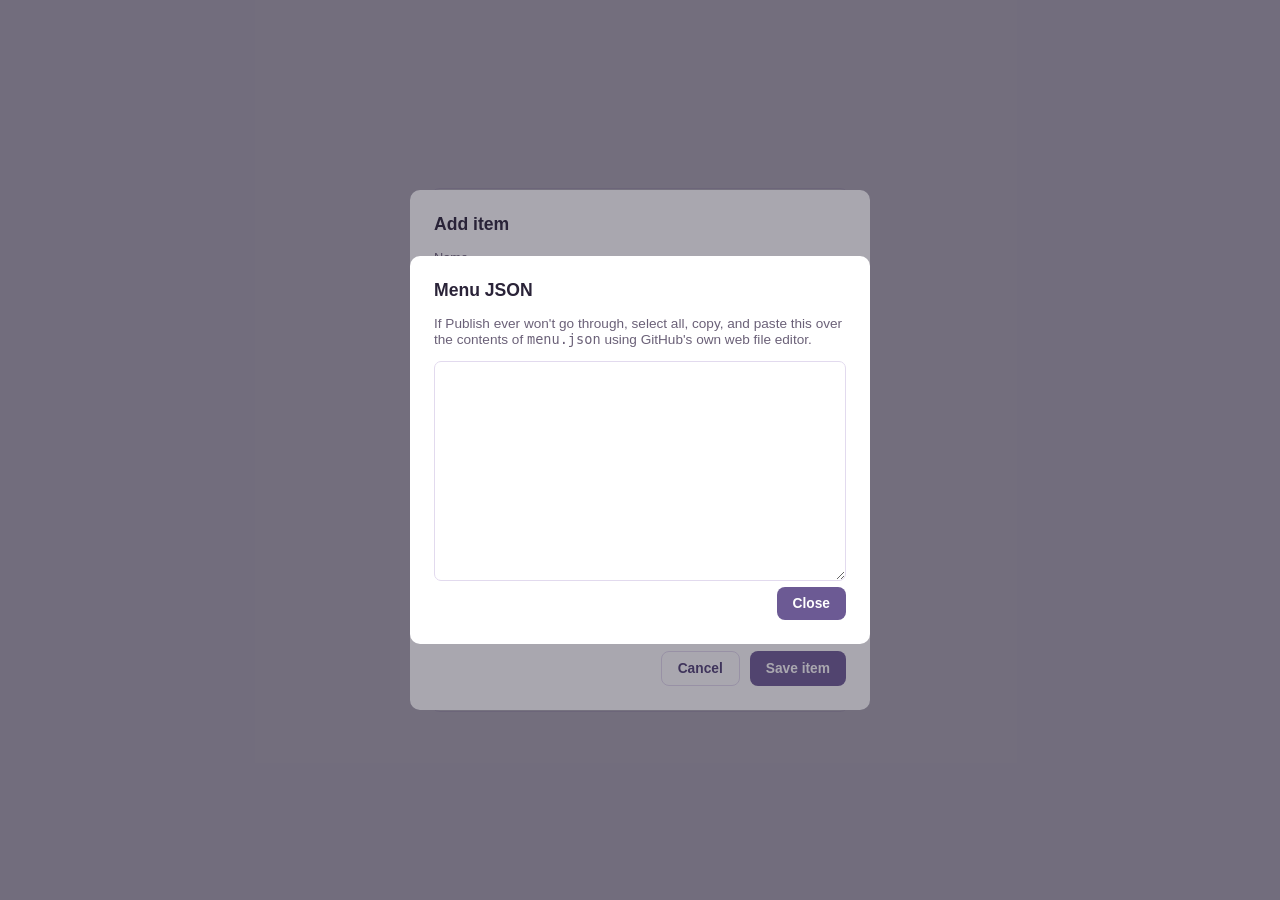
==== admin/index.html @ a72bbe48 "Create index.html" ====
<!DOCTYPE html>
<html lang="en">
<head>
<meta charset="UTF-8" />
<meta name="viewport" content="width=device-width, initial-scale=1.0" />
<title>Lavanda · Menu Admin</title>
<style>
  :root {
    --bg: #F6F3FA;
    --surface: #FFFFFF;
    --surface-2: #EFE9F5;
    --ink: #2A2338;
    --ink-soft: #6B6178;
    --primary: #6C5A94;
    --primary-dark: #4E3F73;
    --line: #E2DAEE;
    --available: #5B7A56;
    --available-bg: #E7EFE4;
    --unavailable: #96583D;
    --unavailable-bg: #F3E6DD;
    --danger: #A6503B;
    --radius: 10px;
  }

  * { box-sizing: border-box; }

  body {
    margin: 0;
    background: var(--bg);
    color: var(--ink);
    font-family: -apple-system, BlinkMacSystemFont, "Segoe UI", Roboto, "Helvetica Neue", Arial, sans-serif;
    -webkit-font-smoothing: antialiased;
  }

  button, input, select, textarea {
    font: inherit;
    color: inherit;
  }

  :focus-visible {
    outline: 2px solid var(--primary-dark);
    outline-offset: 2px;
  }

  a { color: var(--primary-dark); }

  .brand { display: flex; align-items: baseline; gap: 8px; flex-wrap: wrap; }
  .brand-name { font-size: 1.15rem; font-weight: 700; letter-spacing: 0.02em; }
  .brand-stars { color: var(--primary); font-size: 0.7rem; letter-spacing: 1px; }
  .brand-sub { color: var(--ink-soft); font-size: 0.85rem; }

  /* ---------- Setup screen ---------- */
  .setup-screen {
    min-height: 100vh;
    display: flex;
    align-items: center;
    justify-content: center;
    padding: 24px;
  }
  .setup-card {
    background: var(--surface);
    border: 1px solid var(--line);
    border-radius: var(--radius);
    padding: 28px;
    max-width: 420px;
    width: 100%;
  }
  .setup-card h1 { font-size: 1.25rem; margin: 14px 0 8px; }
  .setup-card p { color: var(--ink-soft); font-size: 0.88rem; line-height: 1.55; }
  .setup-steps { padding-left: 20px; font-size: 0.85rem; line-height: 1.7; color: var(--ink); margin: 12px 0; }
  #token-input {
    width: 100%;
    padding: 10px 12px;
    border: 1px solid var(--line);
    border-radius: 8px;
    margin: 6px 0 12px;
  }
  .fine-print { font-size: 0.74rem; color: var(--ink-soft); margin-top: 14px; line-height: 1.5; }

  /* ---------- App layout ---------- */
  .app { max-width: 760px; margin: 0 auto; padding: 20px 16px 60px; }
  .app-header {
    display: flex;
    align-items: center;
    justify-content: space-between;
    padding: 6px 0 18px;
    border-bottom: 1px solid var(--line);
    margin-bottom: 18px;
    flex-wrap: wrap;
    gap: 10px;
  }
  .header-actions { display: flex; align-items: center; gap: 10px; flex-wrap: wrap; }

  .dirty-badge {
    font-size: 0.74rem;
    color: var(--unavailable);
    background: var(--unavailable-bg);
    padding: 4px 10px;
    border-radius: 999px;
    white-space: nowrap;
  }

  .toolbar { display: flex; gap: 10px; margin-bottom: 18px; }
  #search-input {
    flex: 1;
    padding: 9px 12px;
    border: 1px solid var(--line);
    border-radius: 8px;
    background: var(--surface);
  }

  .btn {
    border: none;
    border-radius: 8px;
    padding: 9px 16px;
    font-weight: 600;
    font-size: 0.86rem;
    cursor: pointer;
    transition: background 0.15s ease;
    white-space: nowrap;
  }
  .btn-primary { background: var(--primary); color: #fff; }
  .btn-primary:hover:not(:disabled) { background: var(--primary-dark); }
  .btn-primary:disabled { background: var(--surface-2); color: var(--ink-soft); cursor: not-allowed; }
  .btn-ghost { background: transparent; color: var(--primary-dark); border: 1px solid var(--line); }
  .btn-ghost:hover { background: var(--surface-2); }

  .category-section { margin-bottom: 22px; }
  .category-header {
    display: flex;
    justify-content: space-between;
    align-items: baseline;
    font-weight: 700;
    padding-bottom: 8px;
    border-bottom: 1px solid var(--line);
    margin-bottom: 10px;
  }
  .category-header .count { color: var(--ink-soft); font-weight: 400; font-size: 0.82rem; }

  .item-row {
    display: flex;
    align-items: center;
    flex-wrap: wrap;
    gap: 12px;
    background: var(--surface);
    border: 1px solid var(--line);
    border-radius: var(--radius);
    padding: 10px 14px;
    margin-bottom: 8px;
  }
  .item-row.item-unavailable { opacity: 0.6; }
  .item-thumb, .item-thumb-placeholder {
    width: 42px; height: 42px;
    border-radius: 8px;
    object-fit: cover;
    background: var(--surface-2);
    flex: 0 0 auto;
    display: block;
  }
  .item-main { flex: 1 1 180px; min-width: 140px; }
  .item-name { font-weight: 600; }
  .item-desc { color: var(--ink-soft); font-size: 0.8rem; margin-top: 2px; }
  .item-price { flex: 0 0 auto; font-variant-numeric: tabular-nums; color: var(--ink-soft); font-size: 0.82rem; white-space: nowrap; }
  .item-actions { flex: 0 0 auto; display: flex; align-items: center; gap: 6px; margin-left: auto; }

  .toggle-pill {
    border: none;
    border-radius: 999px;
    padding: 5px 12px;
    font-size: 0.76rem;
    font-weight: 600;
    cursor: pointer;
    white-space: nowrap;
  }
  .toggle-pill.is-available { background: var(--available-bg); color: var(--available); }
  .toggle-pill.is-unavailable { background: var(--unavailable-bg); color: var(--unavailable); }

  .icon-btn {
    background: transparent;
    border: 1px solid var(--line);
    border-radius: 8px;
    width: 32px;
    height: 32px;
    cursor: pointer;
    line-height: 1;
    flex: 0 0 auto;
  }
  .icon-btn:hover { background: var(--surface-2); }
  .icon-btn.danger:hover { background: var(--unavailable-bg); border-color: var(--danger); }

  .empty-state {
    text-align: center;
    color: var(--ink-soft);
    padding: 40px 20px;
    font-size: 0.88rem;
  }
  .empty-state.small { padding: 14px 0; text-align: left; }

  .app-footer { text-align: center; margin-top: 30px; }
  .link-btn { background: none; border: none; color: var(--ink-soft); text-decoration: underline; cursor: pointer; font-size: 0.8rem; }

  /* ---------- Modals ---------- */
  .modal-backdrop {
    position: fixed; inset: 0;
    background: rgba(42, 35, 56, 0.4);
    display: flex; align-items: center; justify-content: center;
    padding: 20px;
    z-index: 10;
  }
  .modal {
    background: var(--surface);
    border-radius: var(--radius);
    padding: 24px;
    max-width: 460px;
    width: 100%;
    max-height: 90vh;
    overflow-y: auto;
  }
  .modal h2 { margin-top: 0; font-size: 1.1rem; }
  .modal label {
    display: block;
    font-size: 0.8rem;
    color: var(--ink-soft);
    margin-bottom: 12px;
  }
  .modal input, .modal select, .modal textarea {
    display: block;
    width: 100%;
    margin-top: 5px;
    padding: 8px 10px;
    border: 1px solid var(--line);
    border-radius: 7px;
    color: var(--ink);
    font-size: 0.95rem;
  }
  .modal textarea { min-height: 56px; resize: vertical; }
  .switch-row { display: flex; align-items: center; gap: 8px; }
  .switch-row input { width: auto; margin: 0; }
  .modal-actions { display: flex; justify-content: flex-end; gap: 10px; margin-top: 6px; }

  #image-preview { max-width: 100px; max-height: 100px; border-radius: 8px; margin-top: 8px; object-fit: cover; display: none; }

  .prices-label { font-size: 0.8rem; color: var(--ink-soft); margin-bottom: 6px; }
  .price-row { display: flex; gap: 8px; align-items: center; margin-bottom: 8px; }
  .modal .price-row input { width: auto; flex: 1 1 0; margin-top: 0; }
  #add-price-btn { margin-bottom: 14px; }

  #copy-textarea { width: 100%; min-height: 220px; font-family: ui-monospace, "SF Mono", Menlo, monospace; font-size: 0.76rem; }

  .toast {
    position: fixed;
    bottom: 20px;
    left: 50%;
    transform: translateX(-50%);
    background: var(--ink);
    color: #fff;
    padding: 10px 18px;
    border-radius: 999px;
    font-size: 0.84rem;
    max-width: 90vw;
    text-align: center;
    z-index: 20;
  }
  .toast-error { background: var(--danger); }
  .toast-success { background: var(--available); }

  @media (prefers-reduced-motion: reduce) {
    * { transition: none !important; }
  }
</style>
</head>
<body>

<div id="toast" class="toast" hidden></div>

<!-- SETUP SCREEN -->
<div id="setup-screen" class="setup-screen">
  <div class="setup-card">
    <div class="brand"><span class="brand-name">Lavanda</span><span class="brand-stars">★★★★★</span></div>
    <h1>Menu Admin</h1>
    <p>Connect a GitHub personal access token so this page can read and update your menu file directly.</p>
    <ol class="setup-steps">
      <li>Open <a href="https://github.com/settings/personal-access-tokens/new" target="_blank" rel="noopener">github.com/settings/personal-access-tokens/new</a></li>
      <li>Under "Repository access," choose only the <code>menu</code> repository</li>
      <li>Under "Permissions → Repository permissions," set <strong>Contents</strong> to <strong>Read and write</strong></li>
      <li>Generate the token, then paste it below</li>
    </ol>
    <input type="password" id="token-input" placeholder="github_pat_…" autocomplete="off" />
    <button id="connect-btn" class="btn btn-primary" style="width:100%">Connect</button>
    <p class="fine-print">The token is saved only in this browser (localStorage). It is never written into the repository, so the public site stays safe.</p>
  </div>
</div>

<!-- APP SCREEN -->
<div id="app" class="app" hidden>
  <header class="app-header">
    <div class="brand">
      <span class="brand-name">Lavanda</span><span class="brand-stars">★★★★★</span><span class="brand-sub">Menu Admin</span>
    </div>
    <div class="header-actions">
      <span id="dirty-badge" class="dirty-badge" hidden></span>
      <button id="copy-json-btn" class="btn btn-ghost" title="Copy current menu as JSON">Copy JSON</button>
      <button id="publish-btn" class="btn btn-primary" disabled>Publish</button>
    </div>
  </header>

  <div class="toolbar">
    <input type="search" id="search-input" placeholder="Search items…" />
    <button id="add-item-btn" class="btn btn-primary">+ Add item</button>
  </div>

  <main id="categories-container">
    <div class="empty-state">Loading menu…</div>
  </main>

  <footer class="app-footer">
    <button id="signout-btn" class="link-btn">Disconnect token from this browser</button>
  </footer>
</div>

<!-- ITEM FORM MODAL -->
<div id="item-modal" class="modal-backdrop" hidden>
  <div class="modal">
    <h2 id="modal-title">Add item</h2>
    <label>Name
      <input type="text" id="field-name" dir="auto" />
    </label>
    <label>Category
      <select id="field-category"></select>
    </label>
    <label>Description (optional)
      <textarea id="field-description" dir="auto"></textarea>
    </label>
    <label>Image path (optional)
      <input type="text" id="field-image" placeholder="./assets/images/example.jpg" dir="ltr" />
    </label>
    <img id="image-preview" alt="" />

    <div class="prices-label">Price(s) — add more than one for sizes like 33cm / 35cm</div>
    <div id="price-rows"></div>
    <button type="button" id="add-price-btn" class="btn btn-ghost">+ Add size/price</button>

    <label class="switch-row">
      <input type="checkbox" id="field-available" checked />
      Available
    </label>
    <div class="modal-actions">
      <button id="modal-cancel-btn" class="btn btn-ghost">Cancel</button>
      <button id="modal-save-btn" class="btn btn-primary">Save item</button>
    </div>
  </div>
</div>

<!-- COPY / FALLBACK MODAL -->
<div id="copy-modal" class="modal-backdrop" hidden>
  <div class="modal">
    <h2>Menu JSON</h2>
    <p style="font-size:0.85rem;color:var(--ink-soft);">If Publish ever won't go through, select all, copy, and paste this over the contents of <code>menu.json</code> using GitHub's own web file editor.</p>
    <textarea id="copy-textarea" readonly></textarea>
    <div class="modal-actions">
      <button id="copy-close-btn" class="btn btn-primary">Close</button>
    </div>
  </div>
</div>

<script>
(function () {
  "use strict";

  // ====================================================================
  // Repo this admin panel talks to (confirmed from github.com/LavandaCafe/menu)
  // ====================================================================
  const CONFIG = {
    owner: 'LavandaCafe',
    repo: 'menu',
    path: 'menu.json',
    branch: 'main'
  };
  // Used only to preview images (they're served from the live site, not this admin page)
  const SITE_BASE_URL = 'https://lavandacafe.github.io/menu/';
  // ====================================================================

  // Fixed categories, matching the tabs already hardcoded in index.html.
  // Adding a brand-new category here does NOT create a new tab on the live
  // site — that still needs a matching <button class="tab" data-category="...">
  // added to index.html by hand.
  const CATEGORIES = [
    { slug: 'salad', label: 'پیش غذا و سالاد' },
    { slug: 'penini', label: 'پنینی' },
    { slug: 'britosh', label: 'بریتوش' },
    { slug: 'pasta', label: 'پاستا' },
    { slug: 'burger', label: 'برگر' },
    { slug: 'pizzaIT', label: 'پیتزا رومی استایل' },
    { slug: 'pizzaUS', label: 'پیتزا نیویورک استایل' },
    { slug: 'dish', label: 'بشقاب' },
    { slug: 'espresso', label: 'اسپرسو بار' },
    { slug: 'hotdr', label: 'نوشیدنی گرم' },
    { slug: 'tea', label: 'چای و دمنوش' },
    { slug: 'coldCoffee', label: 'نوشیدنی سرد بر پایه اسپرسو' },
    { slug: 'colddr', label: 'نوشیدنی سرد' },
    { slug: 'shake', label: 'شیک' },
    { slug: 'cake', label: 'کیک و دسر' }
  ];
  const KNOWN_SLUGS = CATEGORIES.map((c) => c.slug);
  function categoryLabel(slug) {
    const found = CATEGORIES.find((c) => c.slug === slug);
    return found ? found.label : slug;
  }

  const TOKEN_KEY = 'lavanda_admin_token';
  const DRAFT_KEY = 'lavanda_admin_draft';
  const API_BASE = 'https://api.github.com';

  const state = {
    token: localStorage.getItem(TOKEN_KEY) || '',
    sha: null,
    items: [],
    dirty: false,
    editingId: null
  };
  let modalPrices = [];

  const $ = (id) => document.getElementById(id);
  const setupScreen = $('setup-screen');
  const appEl = $('app');
  const toastEl = $('toast');

  // ---------------- helpers ----------------
  function showToast(msg, type) {
    toastEl.textContent = msg;
    toastEl.className = 'toast' + (type ? ' toast-' + type : '');
    toastEl.hidden = false;
    clearTimeout(showToast._t);
    showToast._t = setTimeout(() => { toastEl.hidden = true; }, 4000);
  }

  function escapeHtml(str) {
    const div = document.createElement('div');
    div.textContent = str == null ? '' : String(str);
    return div.innerHTML;
  }

  function formatPrice(price) {
    if (price === undefined || price === null || price === '') return '';
    const n = Number(price);
    return isNaN(n) ? '' : n.toLocaleString('en-US');
  }

  function formatPrices(prices) {
    if (!Array.isArray(prices) || prices.length === 0) return '';
    return prices.map((p) => (p.label ? `${p.label}: ${formatPrice(p.price)}` : formatPrice(p.price))).join(' · ');
  }

  function resolveImageUrl(path) {
    if (!path) return '';
    return SITE_BASE_URL + path.replace(/^\.\//, '');
  }

  function genId() {
    return 'item-' + Date.now().toString(36) + '-' + Math.random().toString(36).slice(2, 7);
  }

  function showSetupScreen() { setupScreen.hidden = false; appEl.hidden = true; }
  function showApp() { setupScreen.hidden = true; appEl.hidden = false; }

  // UTF-8 safe base64 (critical for Persian text)
  function b64ToUtf8(b64) {
    const binary = atob(b64.replace(/\n/g, ''));
    const bytes = Uint8Array.from(binary, (c) => c.charCodeAt(0));
    return new TextDecoder('utf-8').decode(bytes);
  }
  function utf8ToB64(str) {
    const bytes = new TextEncoder().encode(str);
    let binary = '';
    bytes.forEach((b) => { binary += String.fromCharCode(b); });
    return btoa(binary);
  }

  // ---------------- GitHub API ----------------
  function apiHeaders() {
    return {
      'Authorization': 'Bearer ' + state.token,
      'Accept': 'application/vnd.github+json',
      'X-GitHub-Api-Version': '2022-11-28'
    };
  }

  async function fetchMenu() {
    const url = `${API_BASE}/repos/${CONFIG.owner}/${CONFIG.repo}/contents/${CONFIG.path}?ref=${CONFIG.branch}`;
    const res = await fetch(url, { headers: apiHeaders() });
    if (res.status === 404) {
      state.sha = null;
      return { items: [] };
    }
    if (res.status === 401 || res.status === 403) throw new Error('AUTH');
    if (!res.ok) throw new Error('HTTP_' + res.status);
    const data = await res.json();
    state.sha = data.sha;
    let json;
    try {
      json = JSON.parse(b64ToUtf8(data.content));
    } catch (e) {
      json = {};
    }
    return { items: Array.isArray(json.items) ? json.items : [] };
  }

  async function publishMenu() {
    const payload = { items: state.items };
    const body = {
      message: 'Update menu via admin panel',
      content: utf8ToB64(JSON.stringify(payload, null, 2)),
      branch: CONFIG.branch
    };
    if (state.sha) body.sha = state.sha;

    const url = `${API_BASE}/repos/${CONFIG.owner}/${CONFIG.repo}/contents/${CONFIG.path}`;
    const res = await fetch(url, {
      method: 'PUT',
      headers: Object.assign(apiHeaders(), { 'Content-Type': 'application/json' }),
      body: JSON.stringify(body)
    });
    if (res.status === 401 || res.status === 403) throw new Error('AUTH');
    if (res.status === 409) throw new Error('CONFLICT');
    if (!res.ok) throw new Error('HTTP_' + res.status);
    const data = await res.json();
    state.sha = data.content.sha;
  }

  function handleApiError(err) {
    const msg = err && err.message;
    if (msg === 'AUTH') {
      showToast('Token invalid or expired — reconnect below.', 'error');
      localStorage.removeItem(TOKEN_KEY);
      state.token = '';
      showSetupScreen();
    } else if (msg === 'CONFLICT') {
      showToast('The menu changed elsewhere since you loaded it. Reload the page before publishing again.', 'error');
    } else {
      showToast('Could not reach GitHub (' + (msg || 'unknown error') + '). Check your connection and try again.', 'error');
    }
  }

  // ---------------- draft autosave ----------------
  function saveDraft() {
    try {
      localStorage.setItem(DRAFT_KEY, JSON.stringify({ items: state.items, sha: state.sha, savedAt: Date.now() }));
    } catch (e) { /* storage unavailable — non-fatal */ }
  }
  function loadDraft() {
    try {
      const raw = localStorage.getItem(DRAFT_KEY);
      return raw ? JSON.parse(raw) : null;
    } catch (e) { return null; }
  }

  function markDirty() {
    state.dirty = true;
    saveDraft();
    updateDirtyUI();
  }
  function updateDirtyUI() {
    $('publish-btn').disabled = !state.dirty;
    const badge = $('dirty-badge');
    if (state.dirty) {
      badge.hidden = false;
      badge.textContent = 'Unpublished changes';
    } else {
      badge.hidden = true;
    }
  }

  // ---------------- rendering ----------------
  function render() {
    const container = $('categories-container');
    container.innerHTML = '';
    const query = $('search-input').value.trim().toLowerCase();

    let anyVisible = false;

    CATEGORIES.forEach(({ slug, label }) => {
      const allInCat = state.items.filter((i) => i.category === slug);
      const visible = allInCat.filter((it) => !query || it.name.toLowerCase().includes(query));
      if (query && visible.length === 0) return;
      anyVisible = true;
      container.appendChild(renderSection(label, allInCat.length, visible));
    });

    // Safety net: items whose category doesn't match any known slug
    const orphans = state.items.filter((i) => !KNOWN_SLUGS.includes(i.category));
    if (orphans.length) {
      const visible = orphans.filter((it) => !query || it.name.toLowerCase().includes(query));
      if (!query || visible.length) {
        anyVisible = true;
        container.appendChild(renderSection('Uncategorized', orphans.length, visible));
      }
    }

    if (!anyVisible) {
      container.innerHTML = '<div class="empty-state">No items match your search.</div>';
    }
  }

  function renderSection(label, totalCount, visibleItems) {
    const section = document.createElement('section');
    section.className = 'category-section';
    const header = document.createElement('div');
    header.className = 'category-header';
    header.innerHTML = `<span dir="auto">${escapeHtml(label)}</span><span class="count">${totalCount}</span>`;
    section.appendChild(header);

    if (visibleItems.length === 0) {
      const empty = document.createElement('div');
      empty.className = 'empty-state small';
      empty.textContent = 'No items in this category yet.';
      section.appendChild(empty);
    } else {
      visibleItems.forEach((item) => section.appendChild(renderItemRow(item)));
    }
    return section;
  }

  function renderItemRow(item) {
    const row = document.createElement('div');
    row.className = 'item-row' + (item.available ? '' : ' item-unavailable');
    const thumb = item.image
      ? `<img class="item-thumb" src="${resolveImageUrl(item.image)}" alt="" loading="lazy" onerror="this.classList.add('item-thumb-placeholder');this.removeAttribute('src');">`
      : `<div class="item-thumb-placeholder"></div>`;
    row.innerHTML = `
      ${thumb}
      <div class="item-main">
        <div class="item-name" dir="auto">${escapeHtml(item.name)}</div>
        ${item.description ? `<div class="item-desc" dir="auto">${escapeHtml(item.description)}</div>` : ''}
      </div>
      <div class="item-price">${escapeHtml(formatPrices(item.prices))}</div>
      <div class="item-actions">
        <button class="toggle-pill ${item.available ? 'is-available' : 'is-unavailable'}" data-id="${item.id}" data-action="toggle">
          ${item.available ? 'Available' : 'Unavailable'}
        </button>
        <button class="icon-btn" data-id="${item.id}" data-action="edit" aria-label="Edit item">✎</button>
        <button class="icon-btn danger" data-id="${item.id}" data-action="delete" aria-label="Delete item">🗑</button>
      </div>
    `;
    return row;
  }

  $('categories-container').addEventListener('click', (e) => {
    const btn = e.target.closest('[data-action]');
    if (!btn) return;
    const id = btn.dataset.id;
    const action = btn.dataset.action;
    const item = state.items.find((i) => i.id === id);
    if (!item) return;

    if (action === 'toggle') {
      item.available = !item.available;
      markDirty();
      render();
    } else if (action === 'edit') {
      openItemModal(item);
    } else if (action === 'delete') {
      if (confirm(`Delete "${item.name}"? This can't be undone once published.`)) {
        state.items = state.items.filter((i) => i.id !== id);
        markDirty();
        render();
      }
    }
  });

  $('search-input').addEventListener('input', render);

  // ---------------- price rows (dynamic) ----------------
  function renderPriceRows() {
    const container = $('price-rows');
    container.innerHTML = '';
    modalPrices.forEach((p, idx) => {
      const row = document.createElement('div');
      row.className = 'price-row';
      row.dataset.idx = String(idx);
      row.innerHTML = `
        <input type="text" class="price-label" placeholder="Size (optional)" value="${escapeHtml(p.label || '')}" dir="auto" />
        <input type="number" class="price-value" placeholder="Price" value="${p.price === '' || p.price == null ? '' : p.price}" min="0" step="1" />
        <button type="button" class="icon-btn danger remove-price-btn" data-idx="${idx}" aria-label="Remove this price">✕</button>
      `;
      container.appendChild(row);
    });
  }

  $('price-rows').addEventListener('input', (e) => {
    const row = e.target.closest('.price-row');
    if (!row) return;
    const idx = Number(row.dataset.idx);
    if (!modalPrices[idx]) return;
    if (e.target.classList.contains('price-label')) modalPrices[idx].label = e.target.value;
    if (e.target.classList.contains('price-value')) modalPrices[idx].price = e.target.value;
  });

  $('price-rows').addEventListener('click', (e) => {
    const btn = e.target.closest('.remove-price-btn');
    if (!btn) return;
    if (modalPrices.length <= 1) { showToast('Keep at least one price row.', 'error'); return; }
    modalPrices.splice(Number(btn.dataset.idx), 1);
    renderPriceRows();
  });

  $('add-price-btn').addEventListener('click', () => {
    modalPrices.push({ label: '', price: '' });
    renderPriceRows();
  });

  // ---------------- item modal ----------------
  function populateCategoryOptions(selected) {
    const select = $('field-category');
    select.innerHTML = '';
    CATEGORIES.forEach(({ slug, label }) => {
      const opt = document.createElement('option');
      opt.value = slug;
      opt.textContent = label;
      select.appendChild(opt);
    });
    select.value = selected && KNOWN_SLUGS.includes(selected) ? selected : CATEGORIES[0].slug;
  }

  $('field-image').addEventListener('input', updateImagePreview);
  function updateImagePreview() {
    const val = $('field-image').value.trim();
    const img = $('image-preview');
    if (val) {
      img.src = resolveImageUrl(val);
      img.style.display = 'inline-block';
    } else {
      img.style.display = 'none';
      img.removeAttribute('src');
    }
  }

  function openItemModal(item) {
    state.editingId = item ? item.id : null;
    $('modal-title').textContent = item ? 'Edit item' : 'Add item';
    $('field-name').value = item ? item.name : '';
    $('field-description').value = item ? (item.description || '') : '';
    $('field-image').value = item ? (item.image || '') : '';
    $('field-available').checked = item ? !!item.available : true;
    populateCategoryOptions(item ? item.category : null);
    updateImagePreview();

    modalPrices = item && Array.isArray(item.prices) && item.prices.length
      ? item.prices.map((p) => ({ label: p.label || '', price: p.price }))
      : [{ label: '', price: '' }];
    renderPriceRows();

    $('item-modal').hidden = false;
    $('field-name').focus();
  }

  $('add-item-btn').addEventListener('click', () => openItemModal(null));
  $('modal-cancel-btn').addEventListener('click', () => { $('item-modal').hidden = true; });

  $('modal-save-btn').addEventListener('click', () => {
    const name = $('field-name').value.trim();
    if (!name) { showToast('Name is required.', 'error'); return; }

    const category = $('field-category').value;
    const description = $('field-description').value.trim();
    const image = $('field-image').value.trim();
    const available = $('field-available').checked;

    const prices = modalPrices
      .map((p) => ({ label: (p.label || '').trim(), price: Number(p.price) }))
      .filter((p) => !isNaN(p.price) && p.price !== null);
    if (prices.length === 0) { showToast('Add at least one valid price.', 'error'); return; }

    if (state.editingId) {
      const item = state.items.find((i) => i.id === state.editingId);
      if (item) Object.assign(item, { name, category, description, image, available, prices });
    } else {
      state.items.push({ id: genId(), name, category, description, image, available, prices });
    }

    markDirty();
    $('item-modal').hidden = true;
    render();
  });

  // ---------------- publish / copy fallback ----------------
  $('publish-btn').addEventListener('click', async () => {
    const btn = $('publish-btn');
    btn.disabled = true;
    btn.textContent = 'Publishing…';
    try {
      await publishMenu();
      state.dirty = false;
      localStorage.removeItem(DRAFT_KEY);
      showToast('Published — your live menu will update within a minute or two.', 'success');
    } catch (err) {
      handleApiError(err);
    } finally {
      btn.textContent = 'Publish';
      updateDirtyUI();
    }
  });

  $('copy-json-btn').addEventListener('click', () => {
    const json = JSON.stringify({ items: state.items }, null, 2);
    $('copy-textarea').value = json;
    $('copy-modal').hidden = false;
    if (navigator.clipboard && navigator.clipboard.writeText) {
      navigator.clipboard.writeText(json).then(
        () => showToast('Copied to clipboard.', 'success'),
        () => {} // clipboard API blocked — the visible textarea still lets them copy by hand
      );
    }
  });
  $('copy-close-btn').addEventListener('click', () => { $('copy-modal').hidden = true; });

  // ---------------- setup / connect ----------------
  $('connect-btn').addEventListener('click', () => {
    const val = $('token-input').value.trim();
    if (!val) { showToast('Paste a token first.', 'error'); return; }
    state.token = val;
    localStorage.setItem(TOKEN_KEY, val);
    init();
  });

  $('signout-btn').addEventListener('click', () => {
    if (confirm('Disconnect this token from this browser? You can reconnect anytime with the same or a new token.')) {
      localStorage.removeItem(TOKEN_KEY);
      state.token = '';
      showSetupScreen();
    }
  });

  // ---------------- boot ----------------
  async function init() {
    if (!state.token) { showSetupScreen(); return; }
    showApp();
    $('categories-container').innerHTML = '<div class="empty-state">Loading menu…</div>';
    try {
      const remote = await fetchMenu();
      const draft = loadDraft();
      const remoteMatchesDraftBase = draft && draft.sha === state.sha;
      const draftDiffers = draft && JSON.stringify(draft.items) !== JSON.stringify(remote.items);

      if (remoteMatchesDraftBase && draftDiffers &&
          confirm('You have unpublished edits saved in this browser from last time. Restore them?')) {
        state.items = draft.items;
        state.dirty = true;
      } else {
        state.items = remote.items;
        state.dirty = false;
      }
      updateDirtyUI();
      render();
    } catch (err) {
      handleApiError(err);
    }
  }

  init();
})();
</script>
</body>
</html>
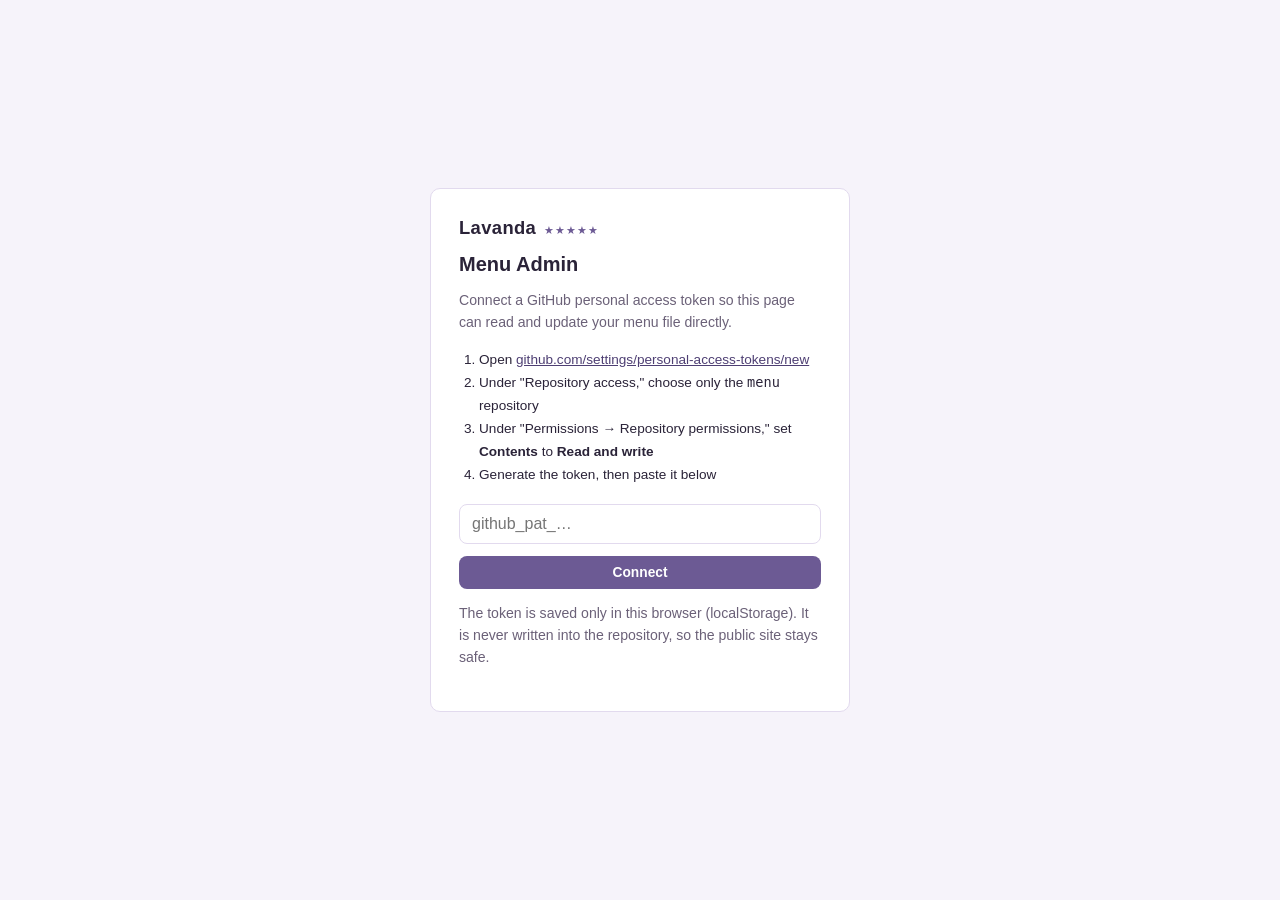
==== commit 3164c840: "Rename admin.html to index.html" ====
--- a/admin/index.html
+++ b/admin/index.html
@@ -23,6 +23,13 @@
   }
 
   * { box-sizing: border-box; }
+
+  /* .setup-screen and .modal-backdrop below set their own `display`, which
+     (per normal CSS cascade rules) silently overrides the browser's default
+     [hidden] { display: none } — without this, elements marked hidden via
+     JS still render and still catch clicks. This forces hidden to actually
+     mean hidden. */
+  [hidden] { display: none !important; }
 
   body {
     margin: 0;
